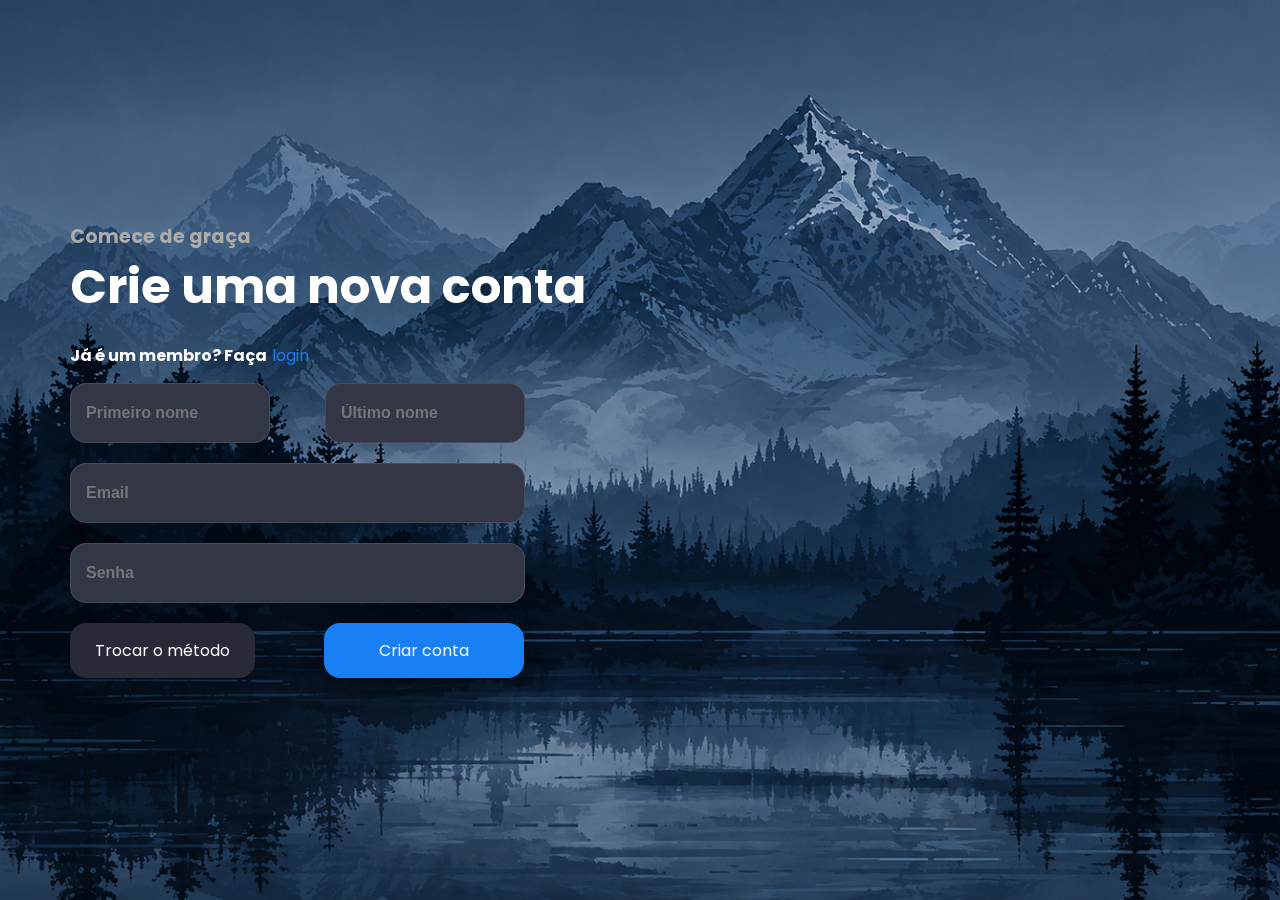
==== index.html @ a4a11bfa "first commit" ====
<!DOCTYPE html>
<html lang="pt-br">

<head>
    <meta charset="UTF-8">
    <link rel="stylesheet" href="style.css">
    <meta name="viewport" content="width=device-width, initial-scale=1.0">
    <title>Login</title>
</head>

<body>
    <main>
        <div class="content">
            <h2>Comece de graça</h2>
            <h1>Crie uma nova conta</h1>
            <div class="sublinhados">
                <h3>Já é um membro? Faça</h3><a href="login.html">login</a>
            </div>
            <div class="inputs">
                <input type="text" class="input name" placeholder="Primeiro nome">
                <input type="text" class="input name" placeholder="Último nome">
            </div>
            <div class="mailpass">
                <input type="email" class="input email" placeholder="Email">
                <input type="password" class="input senha" placeholder="Senha">
            </div>
            <div class="butons">
            <a href="login.html" class="btn metodo">Trocar o método</a>
            <a href="#" class="btn cadastrar">Criar conta</a>
        </div>

    </main>

</body>

</html>
---- style.css ----
@import url('https://fonts.googleapis.com/css2?family=Asap+Sharp:ital,wght@0,100..900;1,100..900&family=Changa+One:ital@0;1&family=Lexend:wght@100..900&family=Poppins:ital,wght@0,100;0,200;0,300;0,400;0,500;0,600;0,700;0,800;0,900;1,100;1,200;1,300;1,400;1,500;1,600;1,700;1,800;1,900&display=swap');

* {
    margin: 0;
    padding: 0;
    box-sizing: border-box;
}

main {
    display: flex;
    flex-direction: column;

    justify-content: center;

    background-image: url(img/bg.png);
    background-position: center;
    background-size: cover;
    background-repeat: no-repeat;

    font-family: "Poppins";

    height: 100vh;

    color: white;
}

.content {
    margin-left: 70px;

    h2 {
        font-size: 1.2rem;
        color: rgb(172, 172, 172)
    }

    h1 {
        font-size: 3rem;
        margin-bottom: 20px;
    }

    h3 {
        margin-bottom: 15px;
        font-size: 1rem;
    }
}

.sublinhados {
    display: flex;
    gap: 5px;

    a {
        color: #187ff5;
    }

    a:hover {
        text-decoration: underline;
    }
}

input {
    max-width: 300px;
    background-color: #333645;
    border: 1px solid rgba(255, 255, 255, 0.1);
    color: white;

    font-weight: bold;

    padding: 20px 15px;

    border-radius: 16px;

}

.name {
    max-width: 200px;
    width: 100%;
}

.inputs {
    display: flex;
    gap: 55px;
}

.email {
    margin-top: 20px;
    display: block;
    max-width: 455px;
    width: 100%;


}

input:focus::placeholder {
    color: #3994fc;
}

input {
    font-size: 1rem;
}

.senha {
    margin-top: 20px;
    max-width: 455px;
    width: 100%;
}

a {
    color: white;
    text-decoration: none;
}

.butons {
    display: flex;
    gap: 30px;
}

.btn {
    padding: 15px 25px;
    background-color: #282A37;
    border-radius: 16px;
    margin-top: 20px;

    transition: transform 0.1s;
}

.btn:hover {
    transform: scale(1.1);
}

.metodo:hover {
    background-color: #373949;
}

.cadastrar:hover {
    background-color: #3994fc;
}

.cadastrar {
    margin-left: 39px;
    padding: 15px 55px;
    background-color: #187ff5;
    box-shadow: 0px 8px 24px rgba(0, 0, 0, 0.25);
}
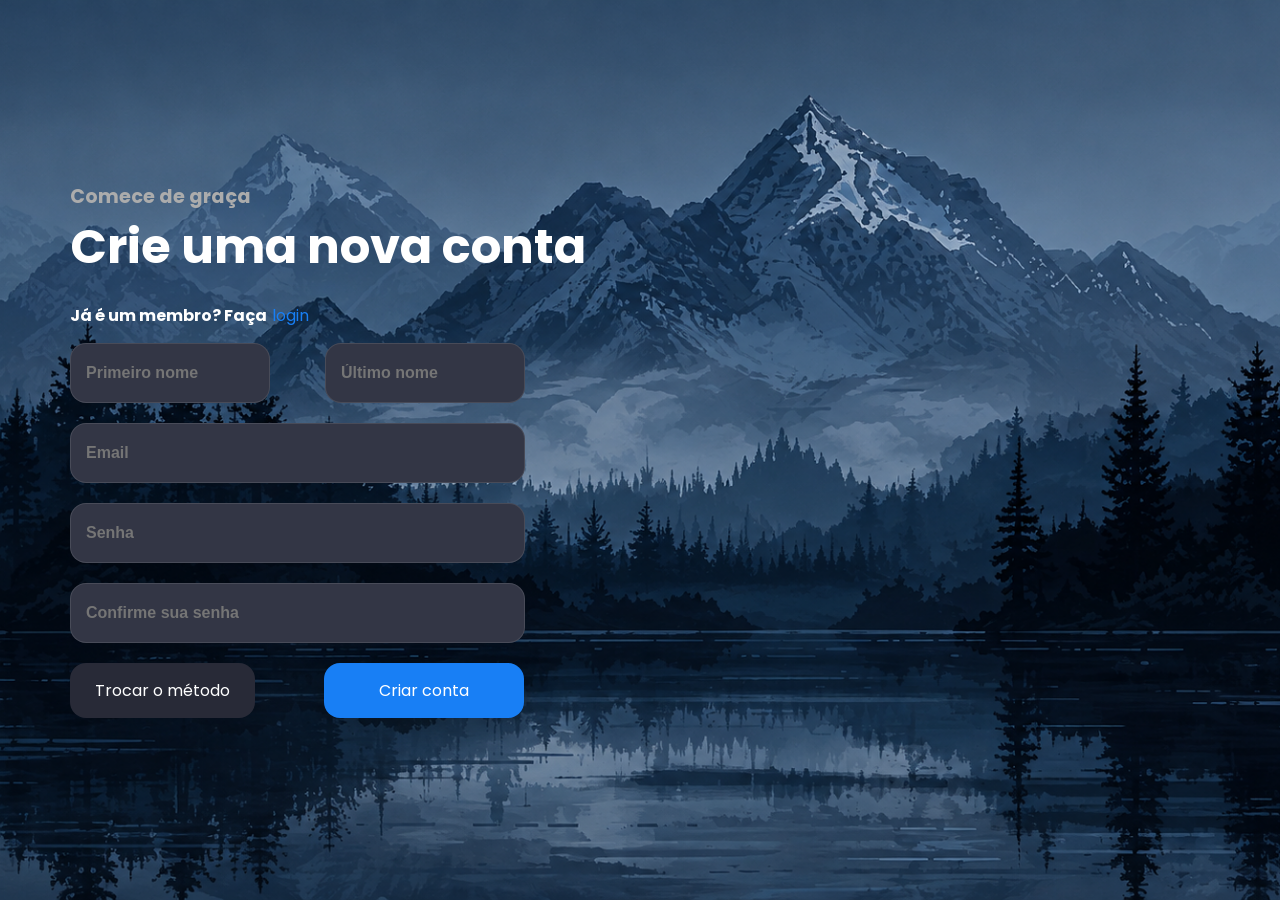
==== commit 449b0f70: "Commit 3" ====
--- a/index.html
+++ b/index.html
@@ -17,20 +17,22 @@
                 <h3>Já é um membro? Faça</h3><a href="login.html">login</a>
             </div>
             <div class="inputs">
-                <input type="text" class="input name" placeholder="Primeiro nome">
-                <input type="text" class="input name" placeholder="Último nome">
+                <input type="text" class="input name" placeholder="Primeiro nome" id="primeiroNome">
+                <input type="text" class="input name" placeholder="Último nome" id="ultimoNome">
             </div>
             <div class="mailpass">
-                <input type="email" class="input email" placeholder="Email">
-                <input type="password" class="input senha" placeholder="Senha">
+                <input type="email" class="input email" placeholder="Email" id="inputMail">
+                <input type="password" class="input senha" placeholder="Senha" id="inputSenha">
+                <input type="password" class="input senha" placeholder="Confirme sua senha" id="confirmeSenha">
             </div>
             <div class="butons">
             <a href="login.html" class="btn metodo">Trocar o método</a>
-            <a href="#" class="btn cadastrar">Criar conta</a>
+            <a href="#" class="btn cadastrar" id="cadastrarButton">Criar conta</a>
         </div>
 
     </main>
 
+    <script src="cadastro.js"></script>
 </body>
 
 </html>
--- a/style.css
+++ b/style.css
@@ -98,6 +98,7 @@
 }
 
 .senha {
+    display: block;
     margin-top: 20px;
     max-width: 455px;
     width: 100%;
